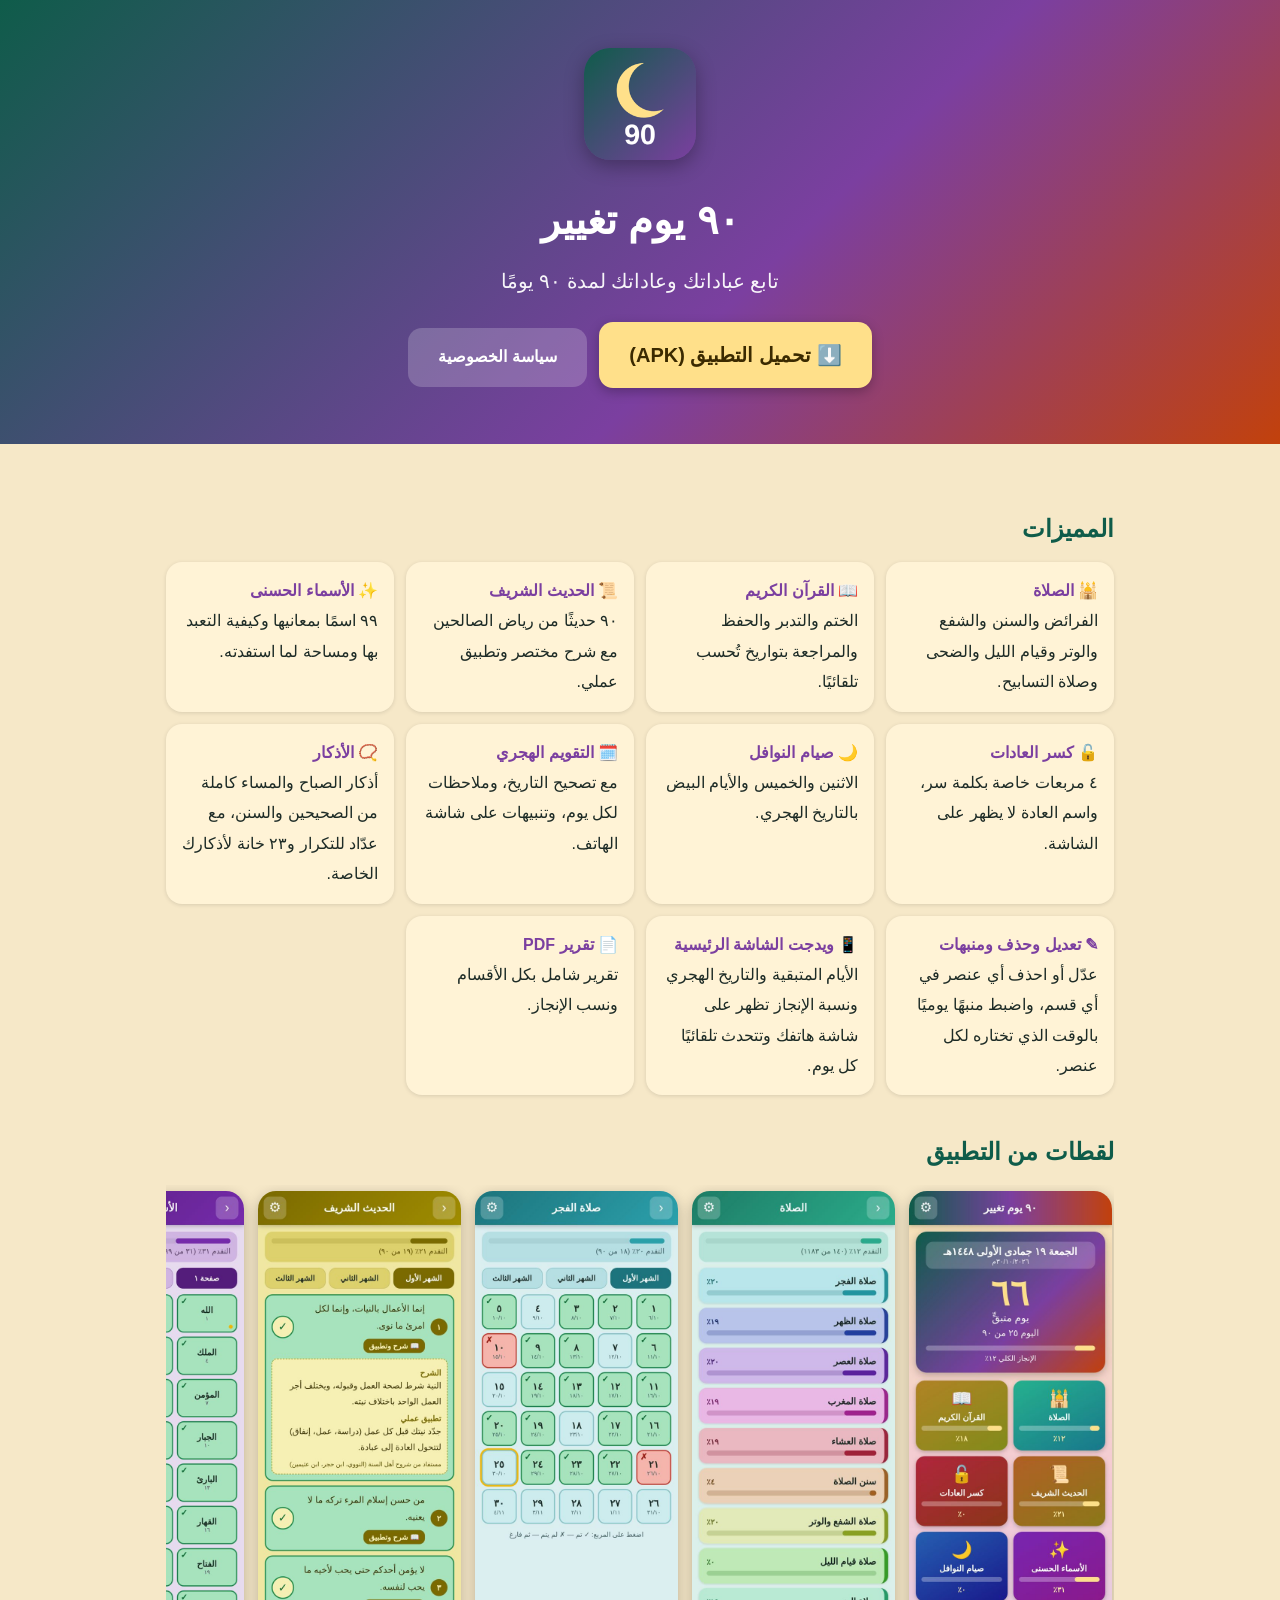
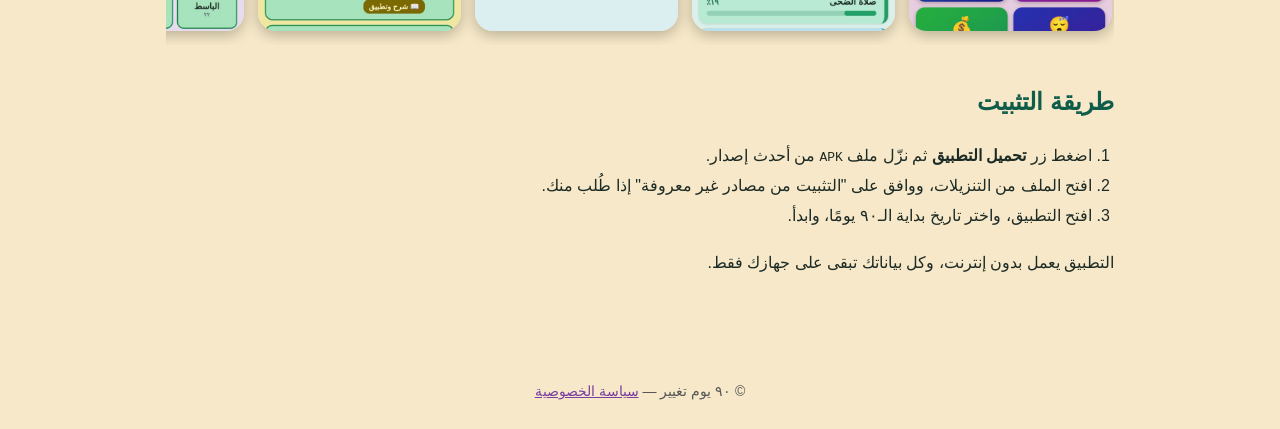
==== index.html @ dfb5f2a1 "Deploy site" ====
<!doctype html>
<html lang="ar" dir="rtl">
<head>
<meta charset="utf-8">
<meta name="viewport" content="width=device-width, initial-scale=1">
<title>٩٠ يوم تغيير — تطبيق متابعة العبادات والعادات</title>
<meta name="description" content="تطبيق ٩٠ يوم تغيير: متابعة الصلوات والسنن والقرآن والأذكار والصيام وكسر العادات على مدى ٩٠ يومًا مع التقويم الهجري والتنبيهات.">
<link rel="icon" href="img/icon-192.png">
<link rel="stylesheet" href="style.css">
</head>
<body>
<header class="hero">
  <img src="img/icon-192.png" alt="أيقونة التطبيق">
  <h1>٩٠ يوم تغيير</h1>
  <p class="tag">تابع عباداتك وعاداتك لمدة ٩٠ يومًا</p>
  <a class="btn" id="dl" href="#">⬇️ تحميل التطبيق (APK)</a>
  <a class="btn alt" href="privacy.html">سياسة الخصوصية</a>
</header>
<main>
  <h2>المميزات</h2>
  <div class="grid">
    <div class="card"><b>🕌 الصلاة</b>الفرائض والسنن والشفع والوتر وقيام الليل والضحى وصلاة التسابيح.</div>
    <div class="card"><b>📖 القرآن الكريم</b>الختم والتدبر والحفظ والمراجعة بتواريخ تُحسب تلقائيًا.</div>
    <div class="card"><b>📜 الحديث الشريف</b>٩٠ حديثًا من رياض الصالحين مع شرح مختصر وتطبيق عملي.</div>
    <div class="card"><b>✨ الأسماء الحسنى</b>٩٩ اسمًا بمعانيها وكيفية التعبد بها ومساحة لما استفدته.</div>
    <div class="card"><b>🔓 كسر العادات</b>٤ مربعات خاصة بكلمة سر، واسم العادة لا يظهر على الشاشة.</div>
    <div class="card"><b>🌙 صيام النوافل</b>الاثنين والخميس والأيام البيض بالتاريخ الهجري.</div>
    <div class="card"><b>🗓️ التقويم الهجري</b>مع تصحيح التاريخ، وملاحظات لكل يوم، وتنبيهات على شاشة الهاتف.</div>
    <div class="card"><b>📿 الأذكار</b>أذكار الصباح والمساء كاملة من الصحيحين والسنن، مع عدّاد للتكرار و٢٣ خانة لأذكارك الخاصة.</div>
    <div class="card"><b>✎ تعديل وحذف ومنبهات</b>عدّل أو احذف أي عنصر في أي قسم، واضبط منبهًا يوميًا بالوقت الذي تختاره لكل عنصر.</div>
    <div class="card"><b>📱 ويدجت الشاشة الرئيسية</b>الأيام المتبقية والتاريخ الهجري ونسبة الإنجاز تظهر على شاشة هاتفك وتتحدث تلقائيًا كل يوم.</div>
    <div class="card"><b>📄 تقرير PDF</b>تقرير شامل بكل الأقسام ونسب الإنجاز.</div>
  </div>

  <h2>لقطات من التطبيق</h2>
  <div class="shots">
    <img src="img/1-home.jpg" alt="الرئيسية"><img src="img/2-salah.jpg" alt="الصلاة"><img src="img/3-fajr.jpg" alt="الفجر">
    <img src="img/4-hadith.jpg" alt="الحديث"><img src="img/5-names.jpg" alt="الأسماء الحسنى"><img src="img/6-calendar.jpg" alt="التقويم">
  </div>

  <h2>طريقة التثبيت</h2>
  <ol>
    <li>اضغط زر <b>تحميل التطبيق</b> ثم نزّل ملف <code>APK</code> من أحدث إصدار.</li>
    <li>افتح الملف من التنزيلات، ووافق على "التثبيت من مصادر غير معروفة" إذا طُلب منك.</li>
    <li>افتح التطبيق، واختر تاريخ بداية الـ٩٠ يومًا، وابدأ.</li>
  </ol>
  <p>التطبيق يعمل بدون إنترنت، وكل بياناتك تبقى على جهازك فقط.</p>
</main>
<footer>© ٩٠ يوم تغيير — <a href="privacy.html">سياسة الخصوصية</a></footer>
<script>
  // رابط التحميل: يُحسب تلقائيًا من عنوان موقع GitHub Pages (اسم المستخدم.github.io/اسم المستودع)
  (function () {
    var host = location.hostname, repo = location.pathname.split('/')[1];
    var a = document.getElementById('dl');
    if (/\.github\.io$/.test(host) && repo) a.href = 'https://github.com/' + host.split('.')[0] + '/' + repo + '/releases/latest';
  })();
</script>
</body>
</html>
---- style.css ----
:root{--g:#0f5c4a;--p:#7b3fa0;--o:#c2410c;--gold:#ffe08a;--bg:#f6e8c8;--tx:#1d2b26}
*{box-sizing:border-box}body{margin:0;font-family:"Noto Naskh Arabic","Noto Sans Arabic",Tahoma,sans-serif;background:var(--bg);color:var(--tx);line-height:1.9}
header.hero{background:linear-gradient(135deg,var(--g),var(--p) 60%,var(--o));color:#fff;text-align:center;padding:48px 16px 56px}
header.hero img{width:112px;height:112px;border-radius:26px;box-shadow:0 6px 20px rgba(0,0,0,.3)}
h1{margin:12px 0 4px;font-size:40px}.tag{opacity:.95;font-size:20px;margin:0 0 22px}
.btn{display:inline-block;background:var(--gold);color:#3b2a00;font-weight:800;padding:14px 30px;border-radius:14px;text-decoration:none;font-size:20px;box-shadow:0 4px 12px rgba(0,0,0,.25)}
.btn.alt{background:rgba(255,255,255,.2);color:#fff;margin-inline-start:8px;font-size:16px;box-shadow:none}
main{max-width:980px;margin:0 auto;padding:28px 16px 60px}h2{color:var(--g);margin:34px 0 10px}
.grid{display:grid;grid-template-columns:repeat(auto-fit,minmax(220px,1fr));gap:12px}
.card{background:#fff3d6;border-radius:16px;padding:14px 16px;box-shadow:0 1px 4px rgba(0,0,0,.12)}.card b{display:block;color:var(--p)}
.shots{display:flex;gap:14px;overflow-x:auto;padding:6px 2px 14px;scroll-snap-type:x mandatory}
.shots img{height:440px;border-radius:18px;box-shadow:0 4px 14px rgba(0,0,0,.25);scroll-snap-align:center;flex:none}
ol{padding-inline-start:22px}footer{text-align:center;padding:24px;color:#555;font-size:14px}a{color:var(--p)}
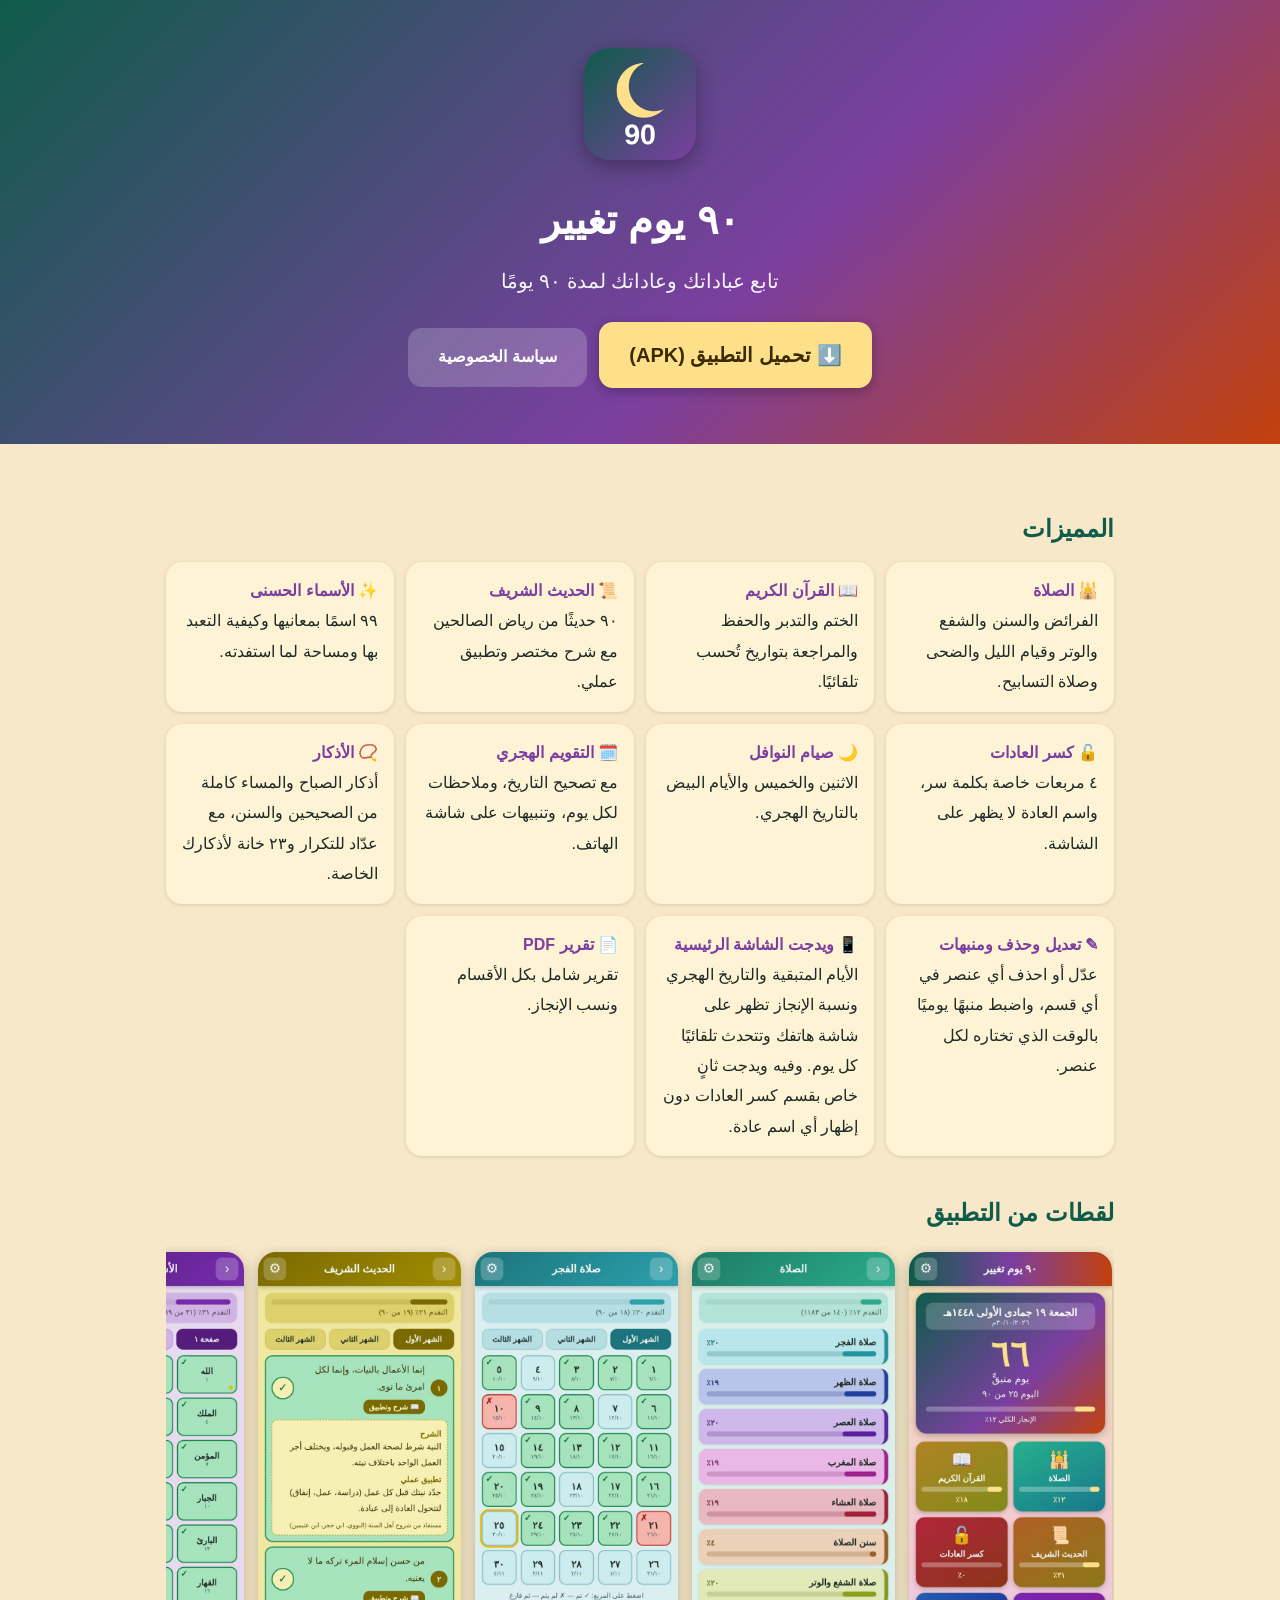
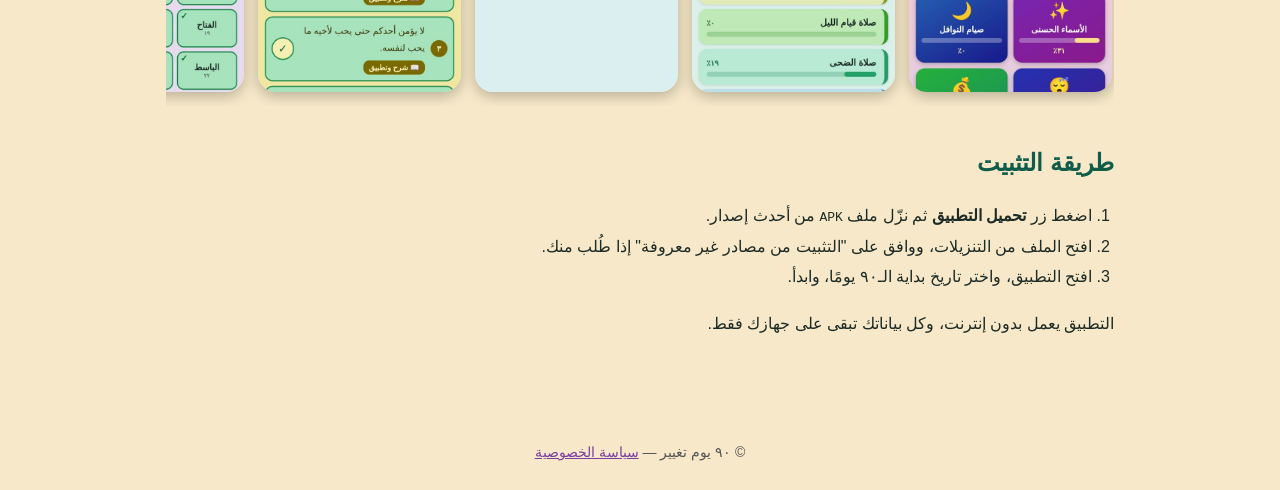
==== commit 93c5f507: "Deploy site" ====
--- a/index.html
+++ b/index.html
@@ -28,7 +28,7 @@
     <div class="card"><b>🗓️ التقويم الهجري</b>مع تصحيح التاريخ، وملاحظات لكل يوم، وتنبيهات على شاشة الهاتف.</div>
     <div class="card"><b>📿 الأذكار</b>أذكار الصباح والمساء كاملة من الصحيحين والسنن، مع عدّاد للتكرار و٢٣ خانة لأذكارك الخاصة.</div>
     <div class="card"><b>✎ تعديل وحذف ومنبهات</b>عدّل أو احذف أي عنصر في أي قسم، واضبط منبهًا يوميًا بالوقت الذي تختاره لكل عنصر.</div>
-    <div class="card"><b>📱 ويدجت الشاشة الرئيسية</b>الأيام المتبقية والتاريخ الهجري ونسبة الإنجاز تظهر على شاشة هاتفك وتتحدث تلقائيًا كل يوم.</div>
+    <div class="card"><b>📱 ويدجت الشاشة الرئيسية</b>الأيام المتبقية والتاريخ الهجري ونسبة الإنجاز تظهر على شاشة هاتفك وتتحدث تلقائيًا كل يوم. وفيه ويدجت ثانٍ خاص بقسم كسر العادات دون إظهار أي اسم عادة.</div>
     <div class="card"><b>📄 تقرير PDF</b>تقرير شامل بكل الأقسام ونسب الإنجاز.</div>
   </div>
 
